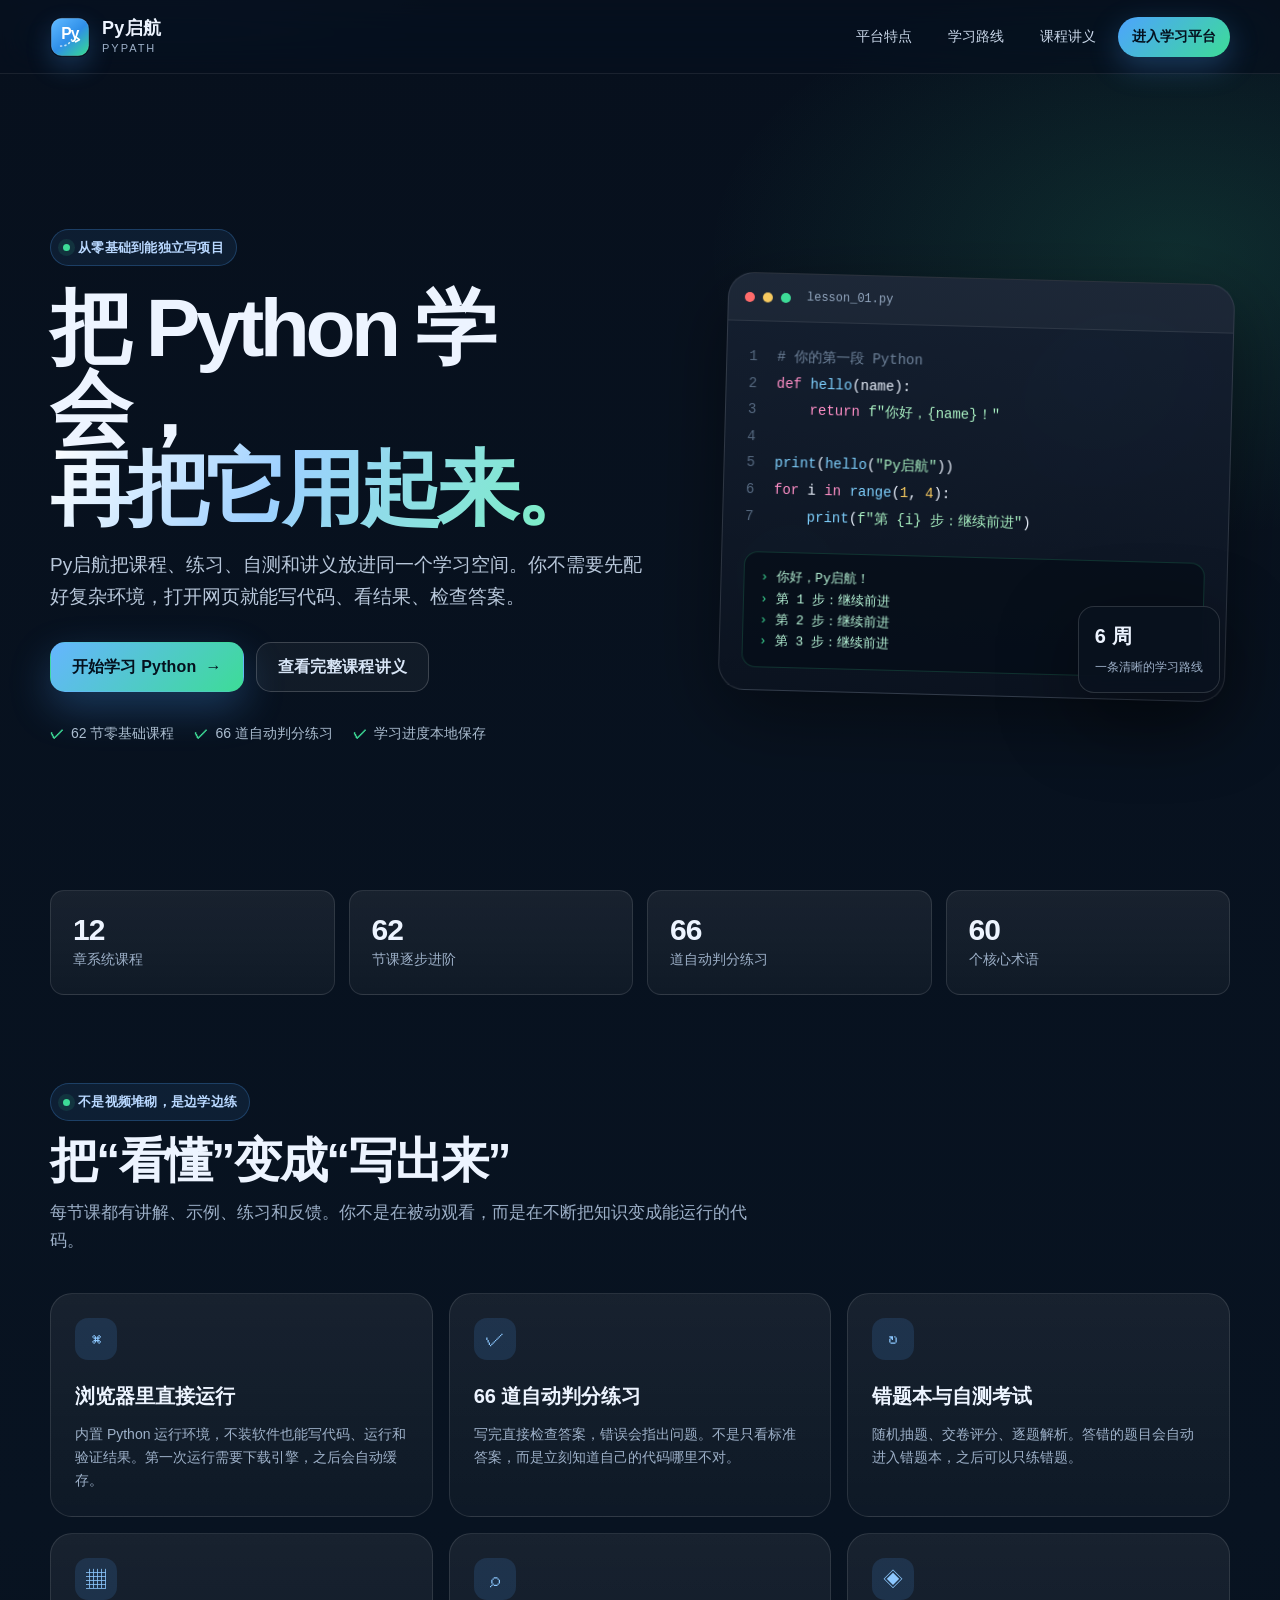
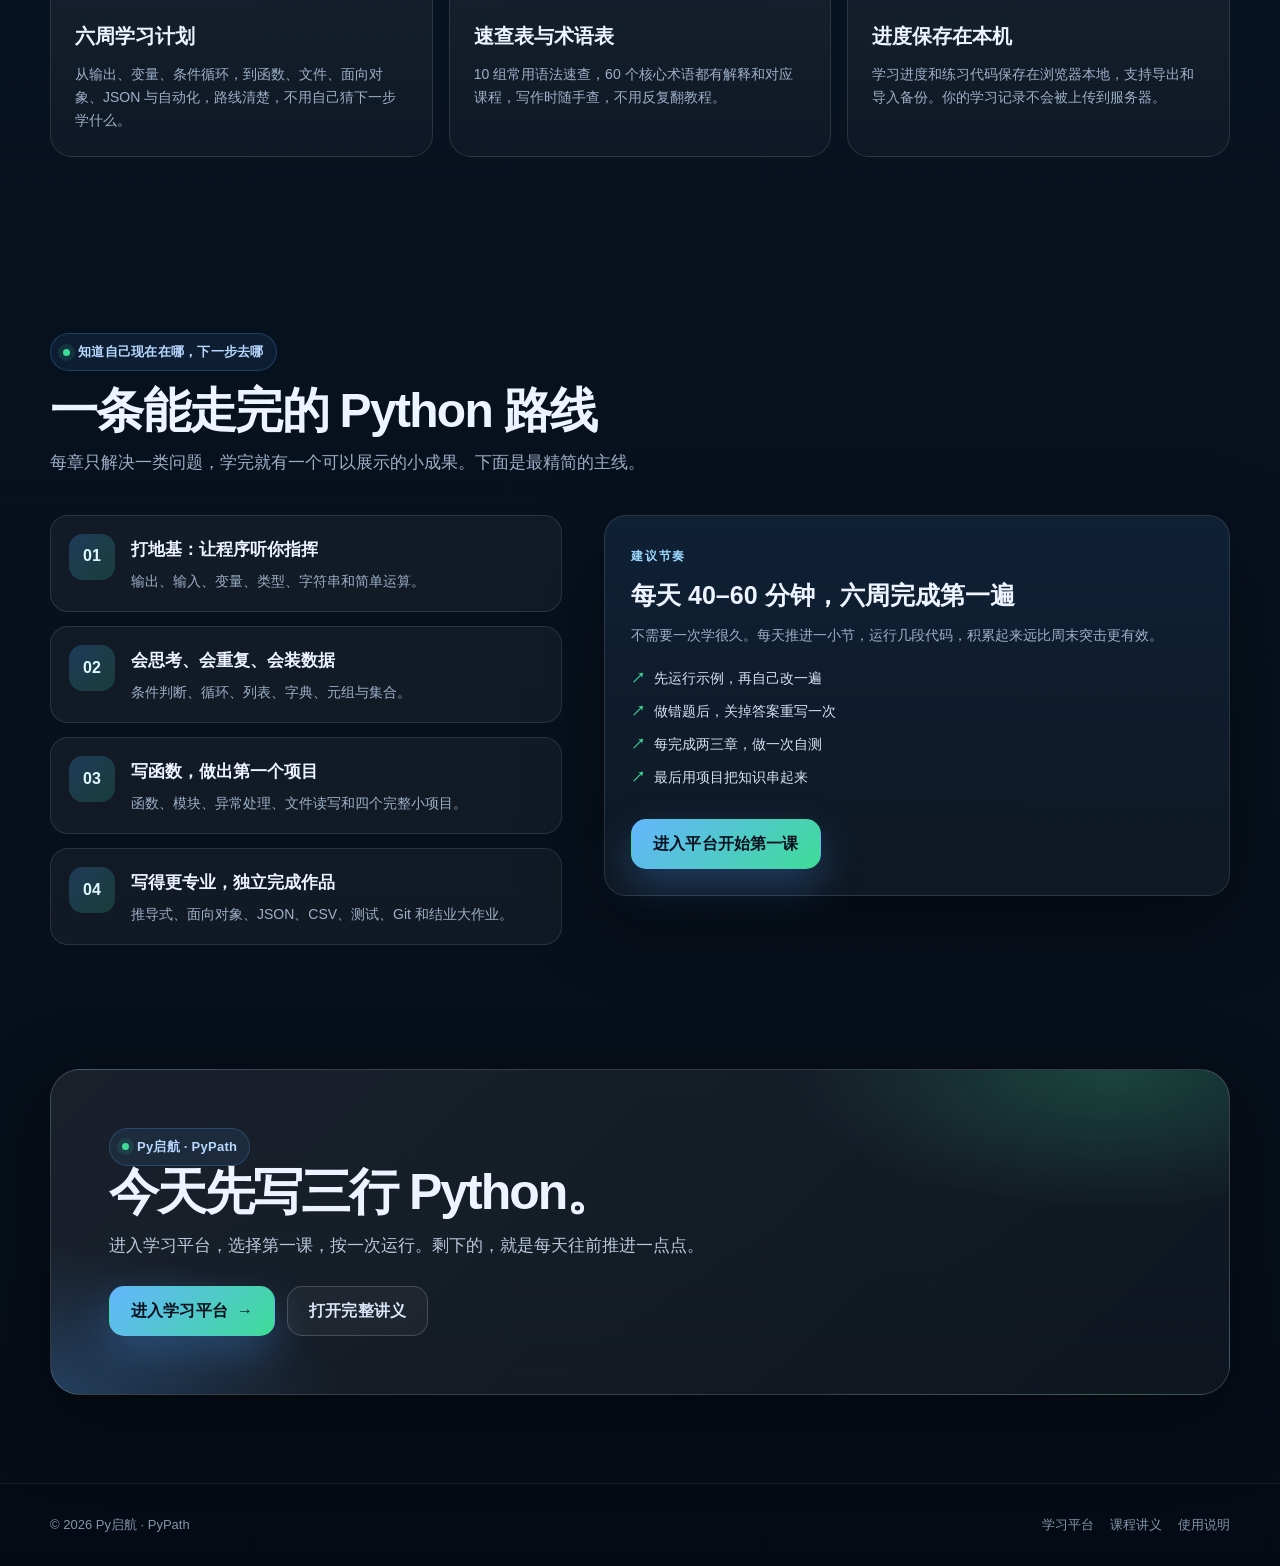
==== index.html @ 4814b4cf "Initial Py启航 PyPath learning site" ====
<!doctype html>
<html lang="zh-CN">
<head>
  <meta charset="utf-8">
  <meta name="viewport" content="width=device-width, initial-scale=1">
  <title>Py启航 · Python 零基础学习平台</title>
  <meta name="description" content="Py启航是一套面向零基础的 Python 学习网站：62 节课、66 道自动判分练习、自测考试、错题本与课程讲义，浏览器里就能边学边练。">
  <meta name="theme-color" content="#07101d">
  <link rel="icon" type="image/x-icon" href="assets/img/favicon.ico">
  <link rel="apple-touch-icon" href="assets/img/platform-icon.png">
  <link rel="manifest" href="site.webmanifest">
  <link rel="stylesheet" href="assets/css/site.css">
</head>
<body>
  <header class="site-header">
    <div class="header-inner">
      <a class="brand" href="index.html" aria-label="Py启航首页">
        <img src="assets/img/pyqihang-logo.svg" alt="Py启航 Logo">
        <span class="brand-text">
          <strong data-site-name>Py启航</strong>
          <small data-site-en>PyPath</small>
        </span>
      </a>
      <nav class="nav-links" aria-label="主导航">
        <a href="#features">平台特点</a>
        <a href="#path">学习路线</a>
        <a href="textbook.html">课程讲义</a>
        <a class="nav-cta" href="learn.html">进入学习平台</a>
      </nav>
    </div>
  </header>

  <main>
    <section class="hero">
      <div class="hero-copy">
        <span class="eyebrow">从零基础到能独立写项目</span>
        <h1>
          把 Python 学会，<br>
          <span class="gradient">再把它用起来。</span>
        </h1>
        <p class="lead">
          Py启航把课程、练习、自测和讲义放进同一个学习空间。你不需要先配好复杂环境，打开网页就能写代码、看结果、检查答案。
        </p>
        <div class="hero-actions">
          <a class="button primary" href="learn.html">开始学习 Python <span aria-hidden="true">→</span></a>
          <a class="button ghost" href="textbook.html">查看完整课程讲义</a>
        </div>
        <ul class="hero-points">
          <li>62 节零基础课程</li>
          <li>66 道自动判分练习</li>
          <li>学习进度本地保存</li>
        </ul>
      </div>

      <div class="hero-visual" aria-label="代码学习示例">
        <span class="orb one"></span>
        <span class="orb two"></span>
        <div class="code-window">
          <div class="window-bar">
            <span class="dot red"></span>
            <span class="dot yellow"></span>
            <span class="dot green"></span>
            <span class="window-title">lesson_01.py</span>
          </div>
          <div class="code-body">
            <div class="code-line"><span class="line-no">1</span><span class="tok-com"># 你的第一段 Python</span></div>
            <div class="code-line"><span class="line-no">2</span><span class="tok-kw">def</span> <span class="tok-fn">hello</span>(name):</div>
            <div class="code-line"><span class="line-no">3</span>&nbsp;&nbsp;&nbsp;&nbsp;<span class="tok-kw">return</span> <span class="tok-str">f"你好，{name}！"</span></div>
            <div class="code-line"><span class="line-no">4</span></div>
            <div class="code-line"><span class="line-no">5</span><span class="tok-fn">print</span>(<span class="tok-fn">hello</span>(<span class="tok-str">"Py启航"</span>))</div>
            <div class="code-line"><span class="line-no">6</span><span class="tok-kw">for</span> i <span class="tok-kw">in</span> <span class="tok-fn">range</span>(<span class="tok-num">1</span>, <span class="tok-num">4</span>):</div>
            <div class="code-line"><span class="line-no">7</span>&nbsp;&nbsp;&nbsp;&nbsp;<span class="tok-fn">print</span>(<span class="tok-str">f"第 {i} 步：继续前进"</span>)</div>
          </div>
          <div class="console">
            <div><span class="prompt">›</span> 你好，Py启航！</div>
            <div><span class="prompt">›</span> 第 1 步：继续前进</div>
            <div><span class="prompt">›</span> 第 2 步：继续前进</div>
            <div><span class="prompt">›</span> 第 3 步：继续前进</div>
          </div>
        </div>
        <div class="floating-badge">
          <strong>6 周</strong>
          <span>一条清晰的学习路线</span>
        </div>
      </div>
    </section>

    <section class="stats reveal" aria-label="平台数据">
      <div class="stat-card"><strong>12</strong><span>章系统课程</span></div>
      <div class="stat-card"><strong>62</strong><span>节课逐步进阶</span></div>
      <div class="stat-card"><strong>66</strong><span>道自动判分练习</span></div>
      <div class="stat-card"><strong>60</strong><span>个核心术语</span></div>
    </section>

    <section class="section" id="features">
      <div class="section-head reveal">
        <span class="eyebrow">不是视频堆砌，是边学边练</span>
        <h2>把“看懂”变成“写出来”</h2>
        <p>每节课都有讲解、示例、练习和反馈。你不是在被动观看，而是在不断把知识变成能运行的代码。</p>
      </div>

      <div class="feature-grid">
        <article class="feature-card reveal">
          <div class="feature-icon">⌘</div>
          <h3>浏览器里直接运行</h3>
          <p>内置 Python 运行环境，不装软件也能写代码、运行和验证结果。第一次运行需要下载引擎，之后会自动缓存。</p>
        </article>
        <article class="feature-card reveal">
          <div class="feature-icon">✓</div>
          <h3>66 道自动判分练习</h3>
          <p>写完直接检查答案，错误会指出问题。不是只看标准答案，而是立刻知道自己的代码哪里不对。</p>
        </article>
        <article class="feature-card reveal">
          <div class="feature-icon">↻</div>
          <h3>错题本与自测考试</h3>
          <p>随机抽题、交卷评分、逐题解析。答错的题目会自动进入错题本，之后可以只练错题。</p>
        </article>
        <article class="feature-card reveal">
          <div class="feature-icon">▦</div>
          <h3>六周学习计划</h3>
          <p>从输出、变量、条件循环，到函数、文件、面向对象、JSON 与自动化，路线清楚，不用自己猜下一步学什么。</p>
        </article>
        <article class="feature-card reveal">
          <div class="feature-icon">⌕</div>
          <h3>速查表与术语表</h3>
          <p>10 组常用语法速查，60 个核心术语都有解释和对应课程，写作时随手查，不用反复翻教程。</p>
        </article>
        <article class="feature-card reveal">
          <div class="feature-icon">◈</div>
          <h3>进度保存在本机</h3>
          <p>学习进度和练习代码保存在浏览器本地，支持导出和导入备份。你的学习记录不会被上传到服务器。</p>
        </article>
      </div>
    </section>

    <section class="section" id="path">
      <div class="section-head reveal">
        <span class="eyebrow">知道自己现在在哪，下一步去哪</span>
        <h2>一条能走完的 Python 路线</h2>
        <p>每章只解决一类问题，学完就有一个可以展示的小成果。下面是最精简的主线。</p>
      </div>

      <div class="path-wrap">
        <div class="path-list">
          <article class="path-item reveal">
            <span class="index">01</span>
            <div><h3>打地基：让程序听你指挥</h3><p>输出、输入、变量、类型、字符串和简单运算。</p></div>
          </article>
          <article class="path-item reveal">
            <span class="index">02</span>
            <div><h3>会思考、会重复、会装数据</h3><p>条件判断、循环、列表、字典、元组与集合。</p></div>
          </article>
          <article class="path-item reveal">
            <span class="index">03</span>
            <div><h3>写函数，做出第一个项目</h3><p>函数、模块、异常处理、文件读写和四个完整小项目。</p></div>
          </article>
          <article class="path-item reveal">
            <span class="index">04</span>
            <div><h3>写得更专业，独立完成作品</h3><p>推导式、面向对象、JSON、CSV、测试、Git 和结业大作业。</p></div>
          </article>
        </div>

        <aside class="path-aside reveal">
          <span class="mini-label">建议节奏</span>
          <h3>每天 40–60 分钟，六周完成第一遍</h3>
          <p>不需要一次学很久。每天推进一小节，运行几段代码，积累起来远比周末突击更有效。</p>
          <ul>
            <li>先运行示例，再自己改一遍</li>
            <li>做错题后，关掉答案重写一次</li>
            <li>每完成两三章，做一次自测</li>
            <li>最后用项目把知识串起来</li>
          </ul>
          <div class="hero-actions">
            <a class="button primary" href="learn.html">进入平台开始第一课</a>
          </div>
        </aside>
      </div>
    </section>

    <section class="section section-tight">
      <div class="cta-panel reveal">
        <span class="eyebrow">Py启航 · PyPath</span>
        <h2>今天先写三行 Python。</h2>
        <p>进入学习平台，选择第一课，按一次运行。剩下的，就是每天往前推进一点点。</p>
        <div class="cta-actions">
          <a class="button primary" href="learn.html">进入学习平台 <span aria-hidden="true">→</span></a>
          <a class="button ghost" href="textbook.html">打开完整讲义</a>
        </div>
      </div>
    </section>
  </main>

  <footer class="site-footer">
    <div class="footer-inner">
      <span>© <span data-current-year>2026</span> Py启航 · PyPath</span>
      <nav class="footer-links" aria-label="页脚导航">
        <a href="learn.html">学习平台</a>
        <a href="textbook.html">课程讲义</a>
        <a href="platform/原平台说明.txt">使用说明</a>
      </nav>
    </div>
  </footer>

  <script src="assets/js/site.js"></script>
</body>
</html>
---- assets/css/site.css ----
:root {
  --bg: #07101d;
  --bg-2: #0b1728;
  --panel: rgba(255, 255, 255, 0.055);
  --panel-strong: rgba(255, 255, 255, 0.085);
  --text: #edf4ff;
  --muted: #9db0c8;
  --border: rgba(255, 255, 255, 0.11);
  --border-strong: rgba(255, 255, 255, 0.18);
  --accent: #4da3ff;
  --accent-2: #3ddc97;
  --accent-3: #f6c95f;
  --danger: #ff7a7a;
  --shadow: 0 24px 80px rgba(0, 0, 0, 0.42);
  --radius: 22px;
  --radius-sm: 14px;
  --header-h: 74px;
  --max: 1180px;
}

* { box-sizing: border-box; }
html { scroll-behavior: smooth; }
body {
  margin: 0;
  min-height: 100vh;
  color: var(--text);
  background:
    radial-gradient(900px 520px at 12% -8%, rgba(77, 163, 255, 0.22), transparent 60%),
    radial-gradient(760px 460px at 92% 8%, rgba(61, 220, 151, 0.14), transparent 62%),
    linear-gradient(180deg, var(--bg) 0%, #081321 48%, #060d17 100%);
  font-family: -apple-system, BlinkMacSystemFont, "Segoe UI", "Microsoft YaHei", "PingFang SC", sans-serif;
  line-height: 1.65;
  -webkit-font-smoothing: antialiased;
  text-rendering: optimizeLegibility;
}

a { color: inherit; text-decoration: none; }
img { display: block; max-width: 100%; }
button, input { font: inherit; }
::selection { background: rgba(77, 163, 255, 0.35); color: #fff; }

.site-header {
  position: sticky;
  top: 0;
  z-index: 50;
  height: var(--header-h);
  border-bottom: 1px solid rgba(255, 255, 255, 0.08);
  background: rgba(7, 16, 29, 0.76);
  backdrop-filter: blur(18px) saturate(140%);
  -webkit-backdrop-filter: blur(18px) saturate(140%);
}

.header-inner {
  width: min(var(--max), calc(100% - 40px));
  height: 100%;
  margin: 0 auto;
  display: flex;
  align-items: center;
  justify-content: space-between;
  gap: 24px;
}

.brand {
  display: inline-flex;
  align-items: center;
  gap: 12px;
  min-width: 0;
}
.brand img { width: 40px; height: 40px; border-radius: 12px; box-shadow: 0 10px 24px rgba(77, 163, 255, 0.22); }
.brand-text { display: flex; flex-direction: column; line-height: 1.1; }
.brand-text strong { font-size: 18px; letter-spacing: 0.02em; }
.brand-text small { color: var(--muted); font-size: 11px; letter-spacing: 0.18em; text-transform: uppercase; margin-top: 3px; }

.nav-links { display: flex; align-items: center; gap: 8px; }
.nav-links a {
  display: inline-flex;
  align-items: center;
  min-height: 40px;
  padding: 0 14px;
  border-radius: 999px;
  color: #c8d6e8;
  font-size: 14px;
  transition: 160ms ease;
}
.nav-links a:hover { color: #fff; background: rgba(255, 255, 255, 0.08); }
.nav-links a.nav-cta {
  color: #04111e;
  background: linear-gradient(135deg, var(--accent), var(--accent-2));
  font-weight: 700;
  box-shadow: 0 10px 30px rgba(77, 163, 255, 0.28);
}
.nav-links a.nav-cta:hover { color: #04111e; filter: brightness(1.06); transform: translateY(-1px); }

.section {
  width: min(var(--max), calc(100% - 40px));
  margin: 0 auto;
  padding: 88px 0;
}
.section-tight { padding-top: 36px; }

.eyebrow {
  display: inline-flex;
  align-items: center;
  gap: 8px;
  padding: 7px 12px;
  border: 1px solid rgba(77, 163, 255, 0.25);
  border-radius: 999px;
  background: rgba(77, 163, 255, 0.09);
  color: #b9d8ff;
  font-size: 13px;
  font-weight: 650;
  letter-spacing: 0.02em;
}
.eyebrow::before {
  content: "";
  width: 7px;
  height: 7px;
  border-radius: 50%;
  background: var(--accent-2);
  box-shadow: 0 0 0 5px rgba(61, 220, 151, 0.11);
}

.hero {
  width: min(var(--max), calc(100% - 40px));
  margin: 0 auto;
  min-height: calc(100vh - var(--header-h));
  padding: clamp(48px, 8vh, 96px) 0 72px;
  display: grid;
  grid-template-columns: minmax(0, 1.08fr) minmax(360px, 0.92fr);
  align-items: center;
  gap: clamp(38px, 6vw, 82px);
}

.hero-copy h1 {
  margin: 22px 0 20px;
  font-size: clamp(42px, 6.8vw, 82px);
  line-height: 0.98;
  letter-spacing: -0.055em;
}
.hero-copy h1 .gradient {
  background: linear-gradient(120deg, #fff 0%, #9dd0ff 42%, #77f2be 100%);
  -webkit-background-clip: text;
  background-clip: text;
  color: transparent;
}
.hero-copy p.lead {
  max-width: 660px;
  margin: 0;
  color: #b8c7da;
  font-size: clamp(16px, 1.6vw, 19px);
}
.hero-actions { display: flex; flex-wrap: wrap; gap: 12px; margin-top: 30px; }

.button {
  display: inline-flex;
  align-items: center;
  justify-content: center;
  gap: 9px;
  min-height: 50px;
  padding: 0 21px;
  border: 1px solid transparent;
  border-radius: 15px;
  font-weight: 760;
  letter-spacing: 0.01em;
  transition: 180ms ease;
  cursor: pointer;
}
.button.primary {
  color: #04111e;
  background: linear-gradient(135deg, #65b5ff, #3ddc97);
  box-shadow: 0 16px 40px rgba(77, 163, 255, 0.28);
}
.button.primary:hover { transform: translateY(-2px); filter: brightness(1.05); }
.button.ghost {
  color: #d8e5f6;
  border-color: var(--border-strong);
  background: rgba(255, 255, 255, 0.045);
}
.button.ghost:hover { background: rgba(255, 255, 255, 0.085); transform: translateY(-2px); }
.button.small { min-height: 40px; padding: 0 14px; border-radius: 12px; font-size: 13px; }

.hero-points {
  display: flex;
  flex-wrap: wrap;
  gap: 14px 20px;
  margin: 30px 0 0;
  padding: 0;
  list-style: none;
  color: #aabccf;
  font-size: 14px;
}
.hero-points li { display: inline-flex; align-items: center; gap: 7px; }
.hero-points li::before { content: "✓"; color: var(--accent-2); font-weight: 800; }

.hero-visual { position: relative; min-height: 480px; display: grid; place-items: center; }
.orb {
  position: absolute;
  border-radius: 50%;
  filter: blur(2px);
  opacity: 0.8;
  animation: float 7s ease-in-out infinite;
}
.orb.one { width: 210px; height: 210px; top: 14%; right: 0; background: radial-gradient(circle at 35% 30%, rgba(77,163,255,.5), rgba(77,163,255,.06) 62%, transparent 70%); }
.orb.two { width: 160px; height: 160px; bottom: 10%; left: 0; background: radial-gradient(circle at 40% 35%, rgba(61,220,151,.44), rgba(61,220,151,.05) 62%, transparent 70%); animation-delay: -2.4s; }

.code-window {
  position: relative;
  z-index: 2;
  width: min(100%, 520px);
  border: 1px solid rgba(255, 255, 255, 0.13);
  border-radius: 26px;
  overflow: hidden;
  background: linear-gradient(180deg, rgba(20, 31, 48, 0.98), rgba(10, 18, 31, 0.98));
  box-shadow: var(--shadow);
  transform: rotate(1.5deg);
}
.window-bar { display: flex; align-items: center; gap: 8px; height: 48px; padding: 0 16px; border-bottom: 1px solid rgba(255,255,255,.08); background: rgba(255,255,255,.035); }
.dot { width: 10px; height: 10px; border-radius: 50%; }
.dot.red { background: #ff6b6b; } .dot.yellow { background: #f6c95f; } .dot.green { background: #3ddc97; }
.window-title { margin-left: 8px; color: #91a5bd; font-size: 12px; font-family: "Cascadia Code", Consolas, monospace; }
.code-body { padding: 22px; font-family: "Cascadia Code", Consolas, "Courier New", monospace; font-size: 14px; line-height: 1.9; overflow: hidden; }
.code-line { white-space: nowrap; }
.line-no { display: inline-block; width: 28px; color: #54677e; user-select: none; }
.tok-kw { color: #ff8fc7; } .tok-fn { color: #7fd1ff; } .tok-str { color: #a9f0c2; } .tok-num { color: #f6c95f; } .tok-com { color: #6f839b; }
.console {
  margin: 0 22px 22px;
  padding: 14px 16px;
  border: 1px solid rgba(61, 220, 151, 0.18);
  border-radius: 14px;
  background: rgba(4, 13, 23, 0.75);
  color: #b8f5d8;
  font-family: "Cascadia Code", Consolas, monospace;
  font-size: 13px;
}
.console .prompt { color: var(--accent-2); }
.floating-badge {
  position: absolute;
  right: 2%;
  bottom: 7%;
  z-index: 3;
  padding: 13px 16px;
  border: 1px solid rgba(255,255,255,.14);
  border-radius: 16px;
  background: rgba(9, 18, 31, 0.9);
  box-shadow: var(--shadow);
  backdrop-filter: blur(12px);
}
.floating-badge strong { display: block; font-size: 20px; }
.floating-badge span { color: var(--muted); font-size: 12px; }

.stats {
  width: min(var(--max), calc(100% - 40px));
  margin: -10px auto 0;
  display: grid;
  grid-template-columns: repeat(4, 1fr);
  gap: 14px;
}
.stat-card {
  padding: 22px;
  border: 1px solid var(--border);
  border-radius: var(--radius-sm);
  background: linear-gradient(180deg, rgba(255,255,255,.07), rgba(255,255,255,.035));
}
.stat-card strong { display: block; font-size: 30px; line-height: 1.1; letter-spacing: -0.03em; }
.stat-card span { color: var(--muted); font-size: 14px; }

.section-head { max-width: 720px; margin-bottom: 38px; }
.section-head h2 { margin: 14px 0 12px; font-size: clamp(30px, 4vw, 48px); line-height: 1.08; letter-spacing: -0.035em; }
.section-head p { margin: 0; color: var(--muted); font-size: 17px; }

.feature-grid { display: grid; grid-template-columns: repeat(3, 1fr); gap: 16px; }
.feature-card {
  position: relative;
  min-height: 210px;
  padding: 24px;
  border: 1px solid var(--border);
  border-radius: var(--radius);
  background: linear-gradient(180deg, rgba(255,255,255,.065), rgba(255,255,255,.028));
  overflow: hidden;
  transition: 180ms ease;
}
.feature-card:hover { transform: translateY(-4px); border-color: rgba(77,163,255,.32); background: linear-gradient(180deg, rgba(77,163,255,.11), rgba(255,255,255,.03)); }
.feature-icon { width: 42px; height: 42px; display: grid; place-items: center; border-radius: 13px; background: rgba(77,163,255,.14); color: #8dc8ff; font-size: 20px; margin-bottom: 20px; }
.feature-card h3 { margin: 0 0 10px; font-size: 20px; }
.feature-card p { margin: 0; color: var(--muted); font-size: 14px; }

.path-wrap { display: grid; grid-template-columns: 0.9fr 1.1fr; gap: 42px; align-items: start; }
.path-list { display: grid; gap: 14px; }
.path-item { display: grid; grid-template-columns: 46px 1fr; gap: 16px; align-items: start; padding: 18px; border: 1px solid var(--border); border-radius: 18px; background: rgba(255,255,255,.045); }
.path-item .index { width: 46px; height: 46px; display: grid; place-items: center; border-radius: 14px; background: linear-gradient(135deg, rgba(77,163,255,.24), rgba(61,220,151,.18)); color: #dff7ff; font-weight: 800; }
.path-item h3 { margin: 2px 0 6px; font-size: 17px; }
.path-item p { margin: 0; color: var(--muted); font-size: 14px; }
.path-aside { position: sticky; top: calc(var(--header-h) + 24px); padding: 26px; border: 1px solid var(--border); border-radius: var(--radius); background: linear-gradient(180deg, rgba(77,163,255,.11), rgba(255,255,255,.035)); box-shadow: var(--shadow); }
.path-aside .mini-label { color: #9dd8ff; font-size: 12px; font-weight: 750; letter-spacing: .15em; text-transform: uppercase; }
.path-aside h3 { margin: 12px 0 10px; font-size: 25px; line-height: 1.2; }
.path-aside p { color: var(--muted); font-size: 14px; }
.path-aside ul { margin: 20px 0 0; padding: 0; list-style: none; display: grid; gap: 10px; }
.path-aside li { display: flex; gap: 9px; color: #d7e3f4; font-size: 14px; }
.path-aside li::before { content: "↗"; color: var(--accent-2); font-weight: 800; }

.cta-panel {
  position: relative;
  overflow: hidden;
  padding: clamp(34px, 6vw, 58px);
  border: 1px solid rgba(255,255,255,.15);
  border-radius: 30px;
  background:
    radial-gradient(500px 220px at 90% 0%, rgba(61,220,151,.22), transparent 65%),
    radial-gradient(460px 240px at 0% 100%, rgba(77,163,255,.25), transparent 62%),
    linear-gradient(135deg, rgba(255,255,255,.08), rgba(255,255,255,.035));
  box-shadow: var(--shadow);
}
.cta-panel h2 { margin: 0 0 14px; font-size: clamp(30px, 4vw, 50px); line-height: 1.05; letter-spacing: -0.04em; }
.cta-panel p { max-width: 680px; margin: 0 0 26px; color: #b9c9dc; font-size: 17px; }
.cta-actions { display: flex; flex-wrap: wrap; gap: 12px; }

.site-footer { border-top: 1px solid rgba(255,255,255,.08); background: rgba(4,10,18,.52); }
.footer-inner { width: min(var(--max), calc(100% - 40px)); margin: 0 auto; padding: 30px 0; display: flex; justify-content: space-between; gap: 22px; color: #8294aa; font-size: 13px; }
.footer-links { display: flex; flex-wrap: wrap; gap: 16px; }
.footer-links a:hover { color: #fff; }

.embed-page { overflow: hidden; }
.embed-page .site-header { height: var(--header-h); }
.embed-shell { height: calc(100dvh - var(--header-h)); background: #0d1117; }
.embed-shell iframe { display: block; width: 100%; height: 100%; border: 0; background: #0d1117; }
.embed-note { color: var(--muted); font-size: 13px; }

.reveal { opacity: 0; transform: translateY(18px); transition: opacity 520ms ease, transform 520ms ease; }
.reveal.is-visible { opacity: 1; transform: translateY(0); }

@keyframes float { 0%, 100% { transform: translateY(0); } 50% { transform: translateY(-14px); } }

@media (max-width: 980px) {
  .hero { grid-template-columns: 1fr; min-height: auto; padding-top: 56px; }
  .hero-visual { min-height: 420px; }
  .stats { grid-template-columns: repeat(2, 1fr); }
  .feature-grid { grid-template-columns: repeat(2, 1fr); }
  .path-wrap { grid-template-columns: 1fr; }
  .path-aside { position: static; }
}

@media (max-width: 680px) {
  :root { --header-h: 66px; }
  .header-inner { width: min(100% - 24px, var(--max)); }
  .brand img { width: 34px; height: 34px; border-radius: 10px; }
  .brand-text small { display: none; }
  .nav-links a:not(.nav-cta) { display: none; }
  .nav-links a.nav-cta { min-height: 36px; padding: 0 12px; font-size: 13px; }
  .section, .hero, .stats { width: min(100% - 24px, var(--max)); }
  .hero { padding-top: 42px; gap: 26px; }
  .hero-copy h1 { font-size: clamp(38px, 12vw, 58px); }
  .hero-actions .button { width: 100%; }
  .hero-visual { min-height: 380px; }
  .code-window { transform: none; }
  .code-body { padding: 16px; font-size: 12px; }
  .floating-badge { right: 0; bottom: 0; }
  .stats { grid-template-columns: 1fr 1fr; gap: 10px; }
  .stat-card { padding: 17px; }
  .stat-card strong { font-size: 25px; }
  .feature-grid { grid-template-columns: 1fr; }
  .footer-inner { flex-direction: column; }
}

@media (prefers-reduced-motion: reduce) {
  html { scroll-behavior: auto; }
  *, *::before, *::after { animation: none !important; transition: none !important; }
  .reveal { opacity: 1; transform: none; }
}
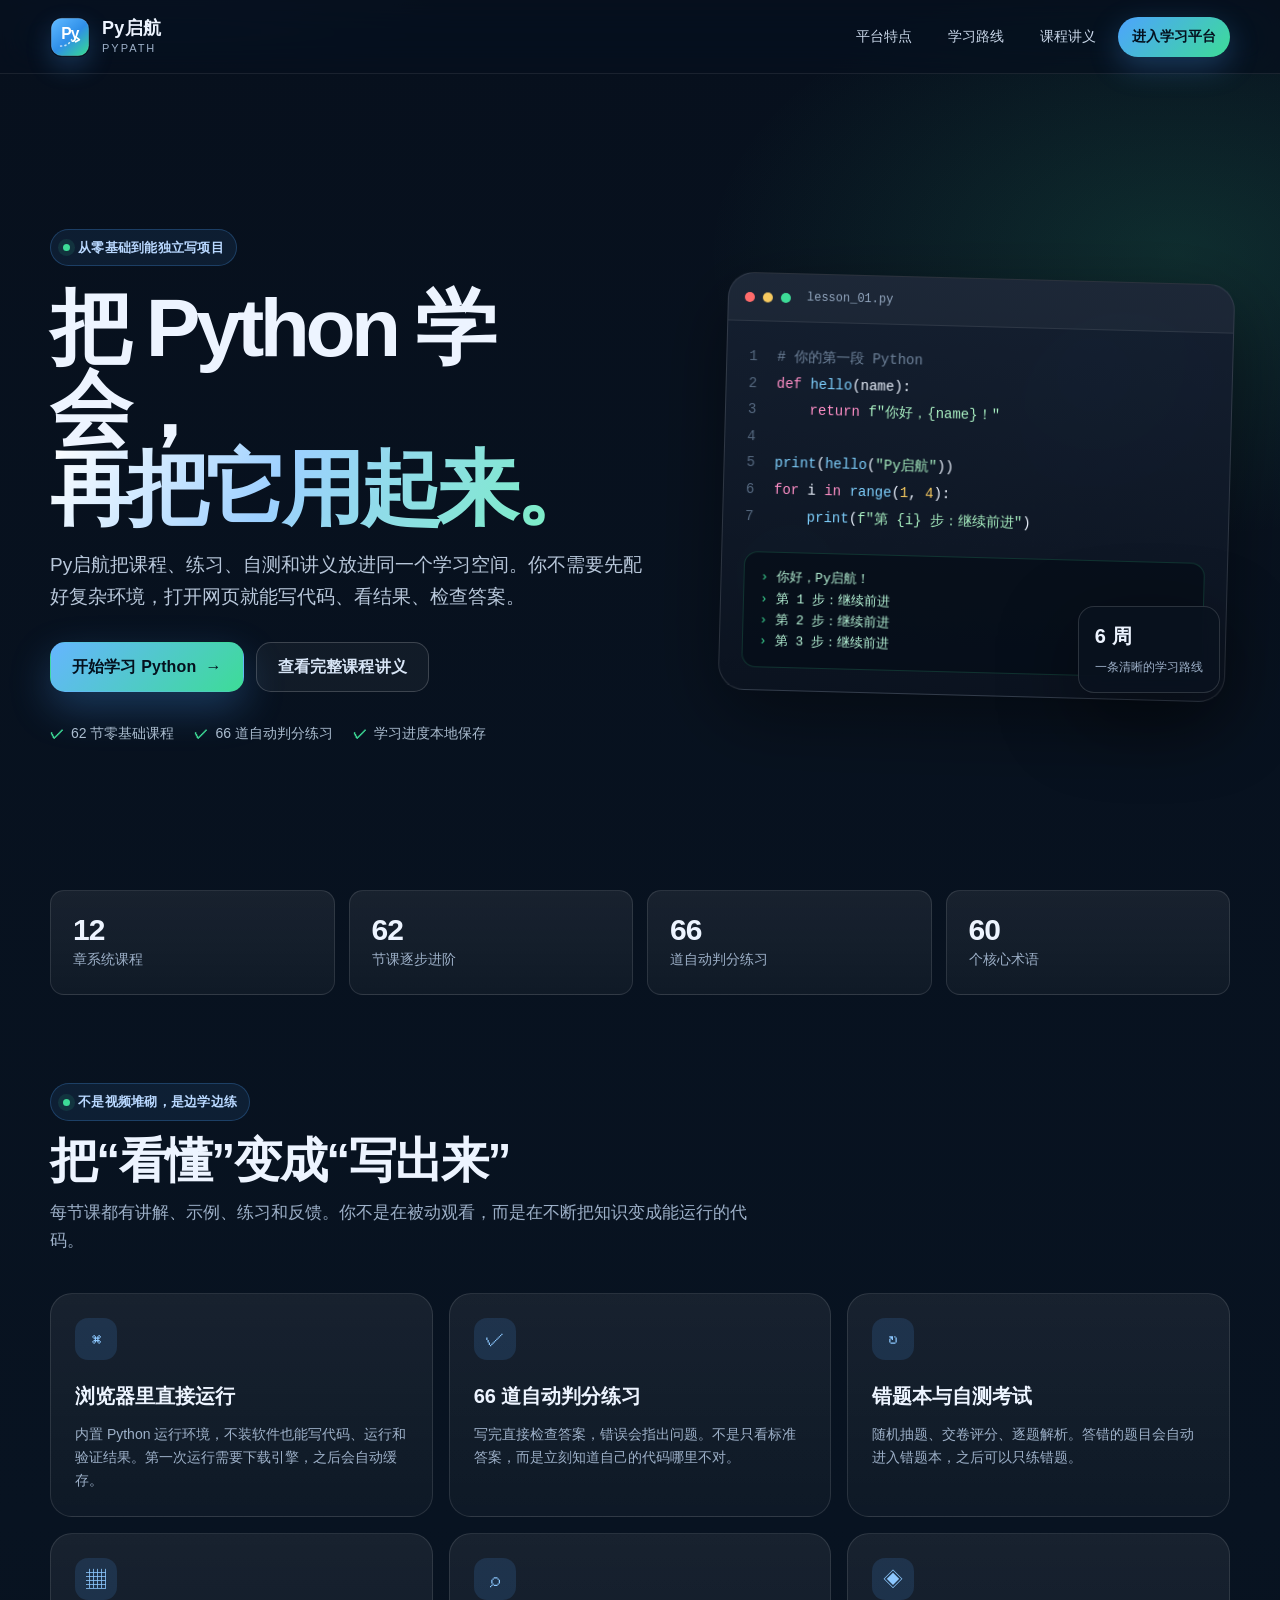
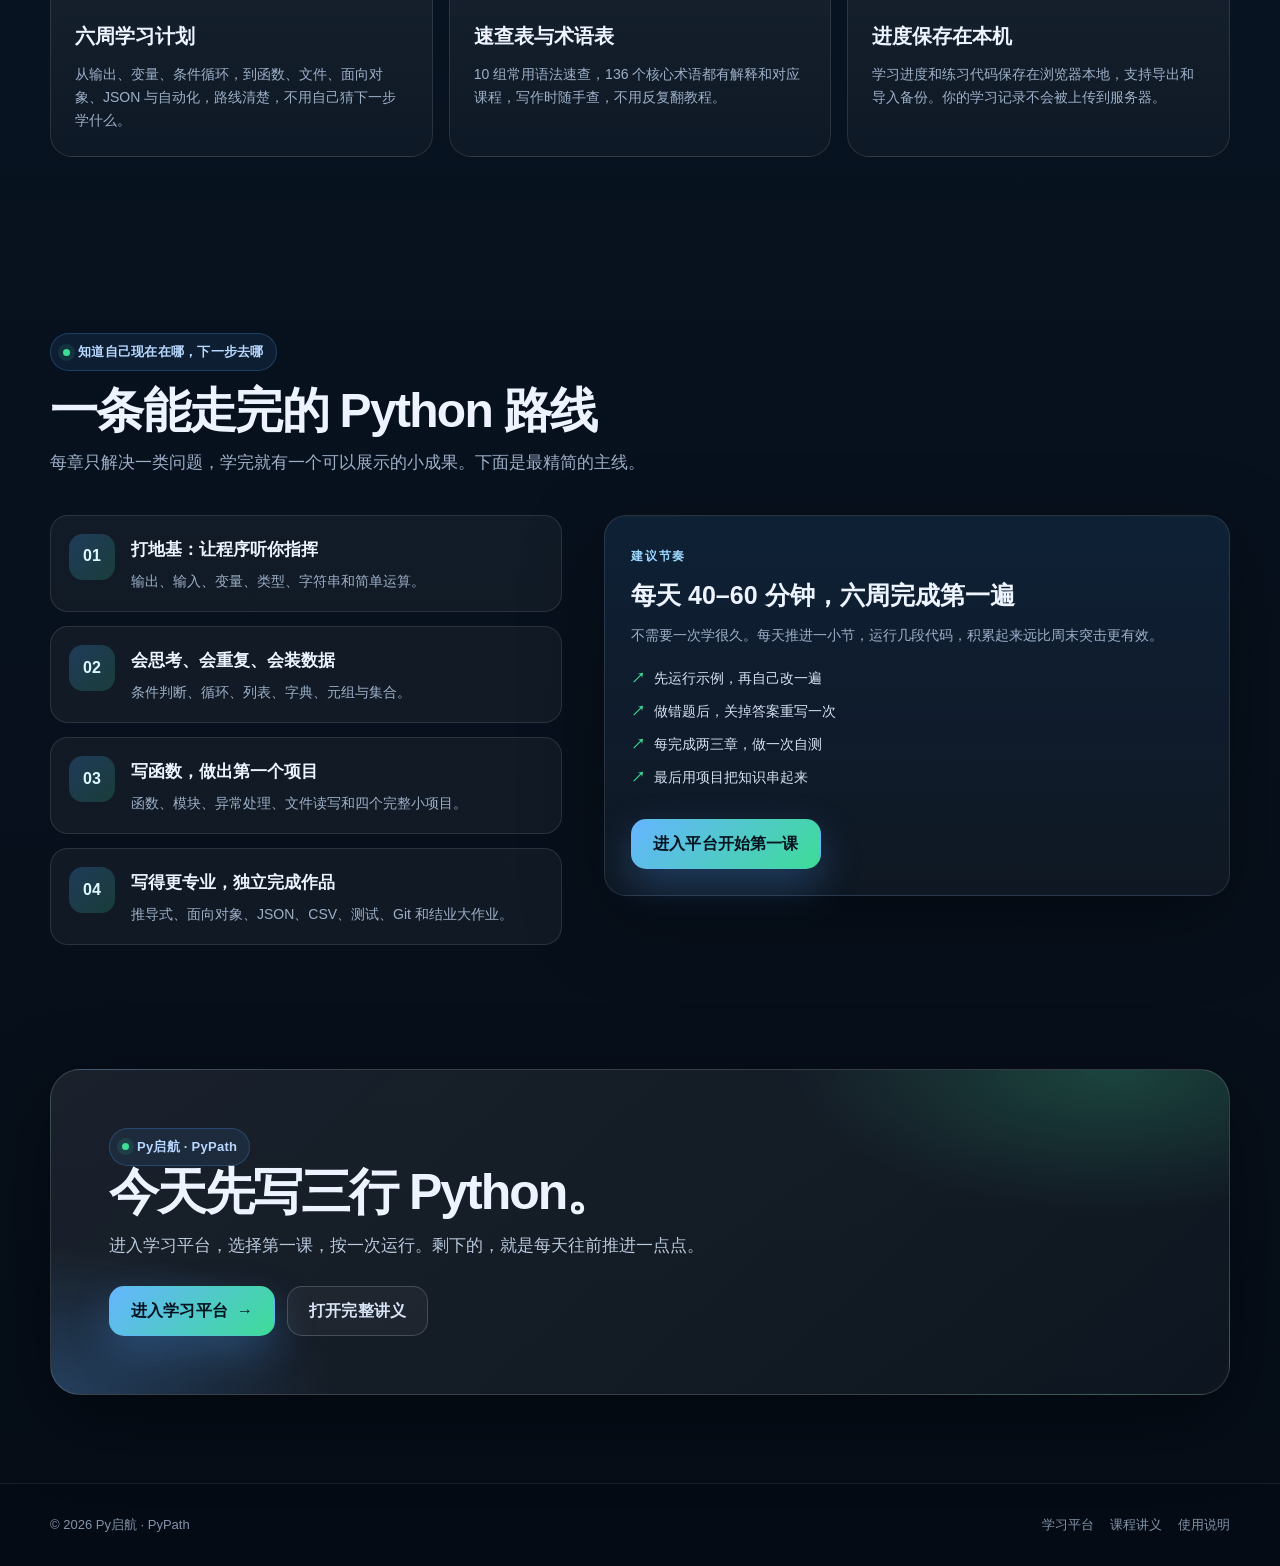
==== commit 3ae6f073: "Add inline term explanations and streamline lesson notes" ====
--- a/index.html
+++ b/index.html
@@ -123,7 +123,7 @@
         <article class="feature-card reveal">
           <div class="feature-icon">⌕</div>
           <h3>速查表与术语表</h3>
-          <p>10 组常用语法速查，60 个核心术语都有解释和对应课程，写作时随手查，不用反复翻教程。</p>
+          <p>10 组常用语法速查，136 个核心术语都有解释和对应课程，写作时随手查，不用反复翻教程。</p>
         </article>
         <article class="feature-card reveal">
           <div class="feature-icon">◈</div>
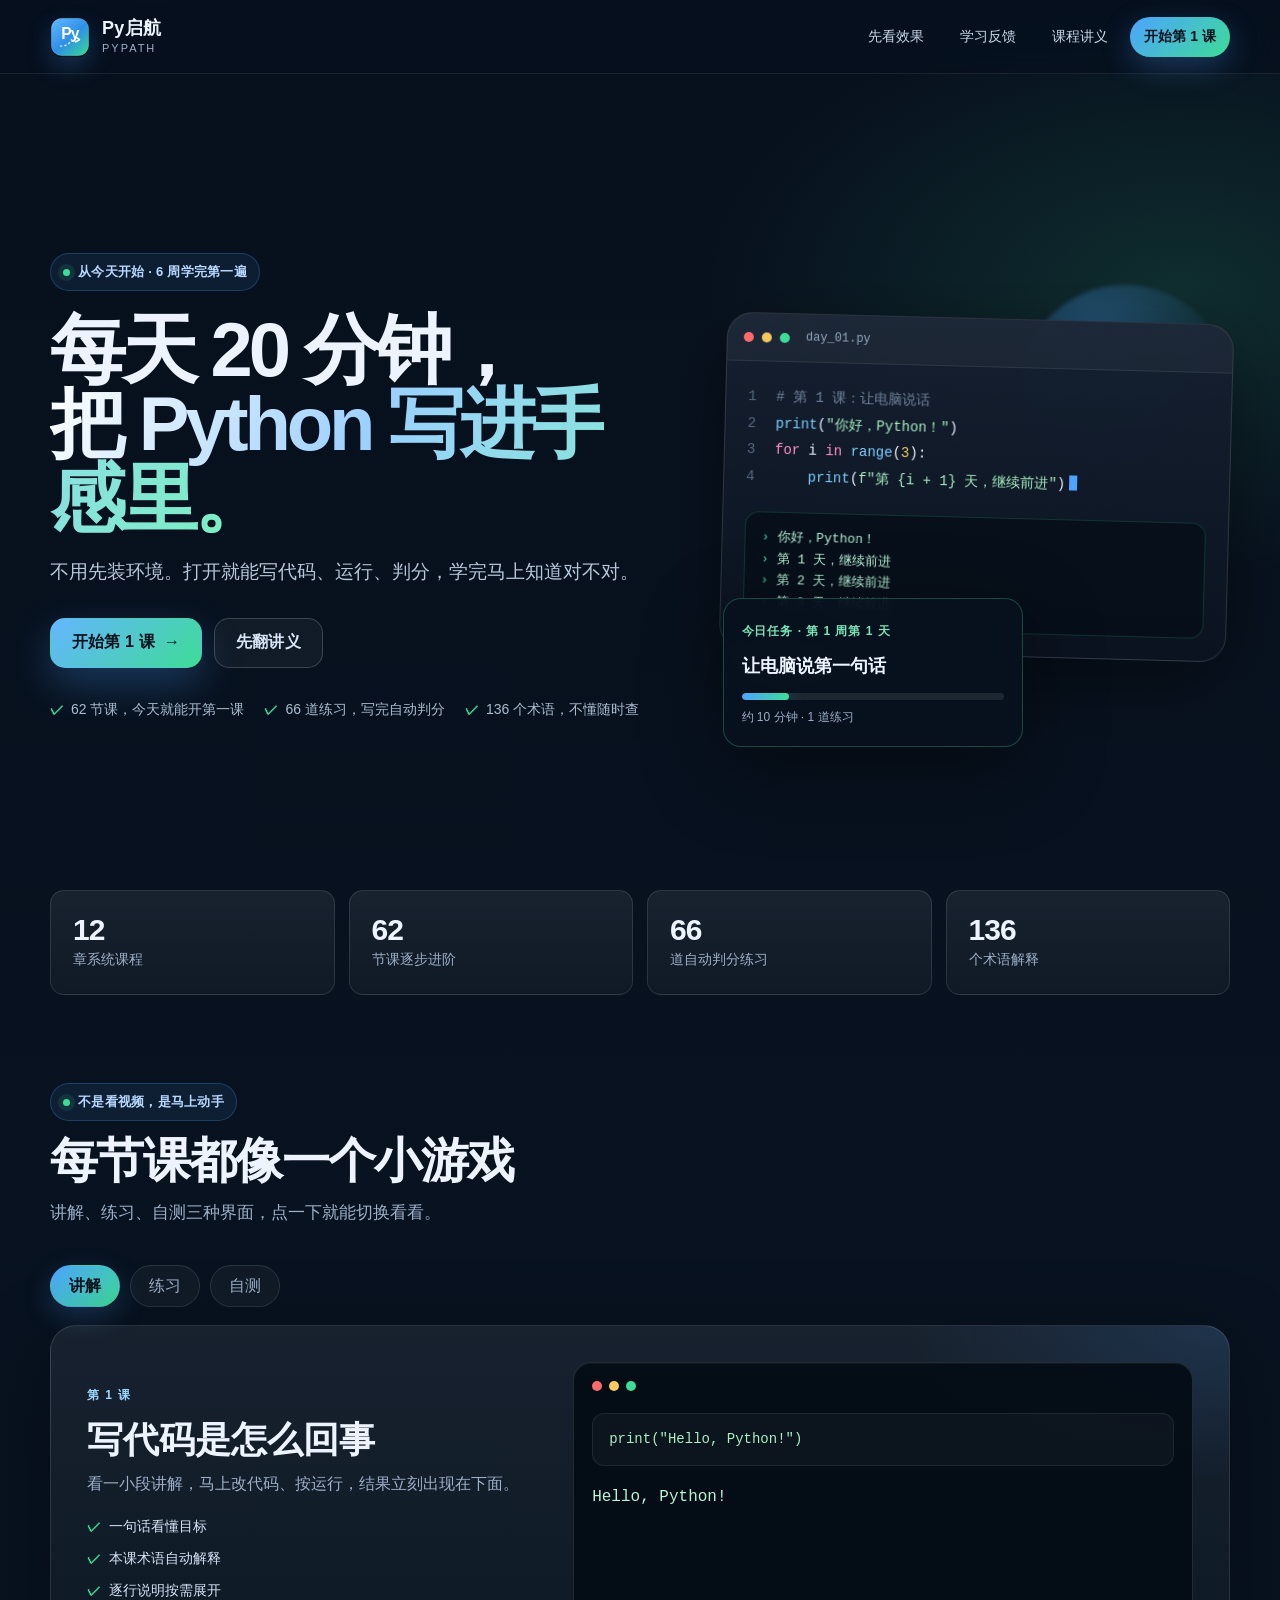
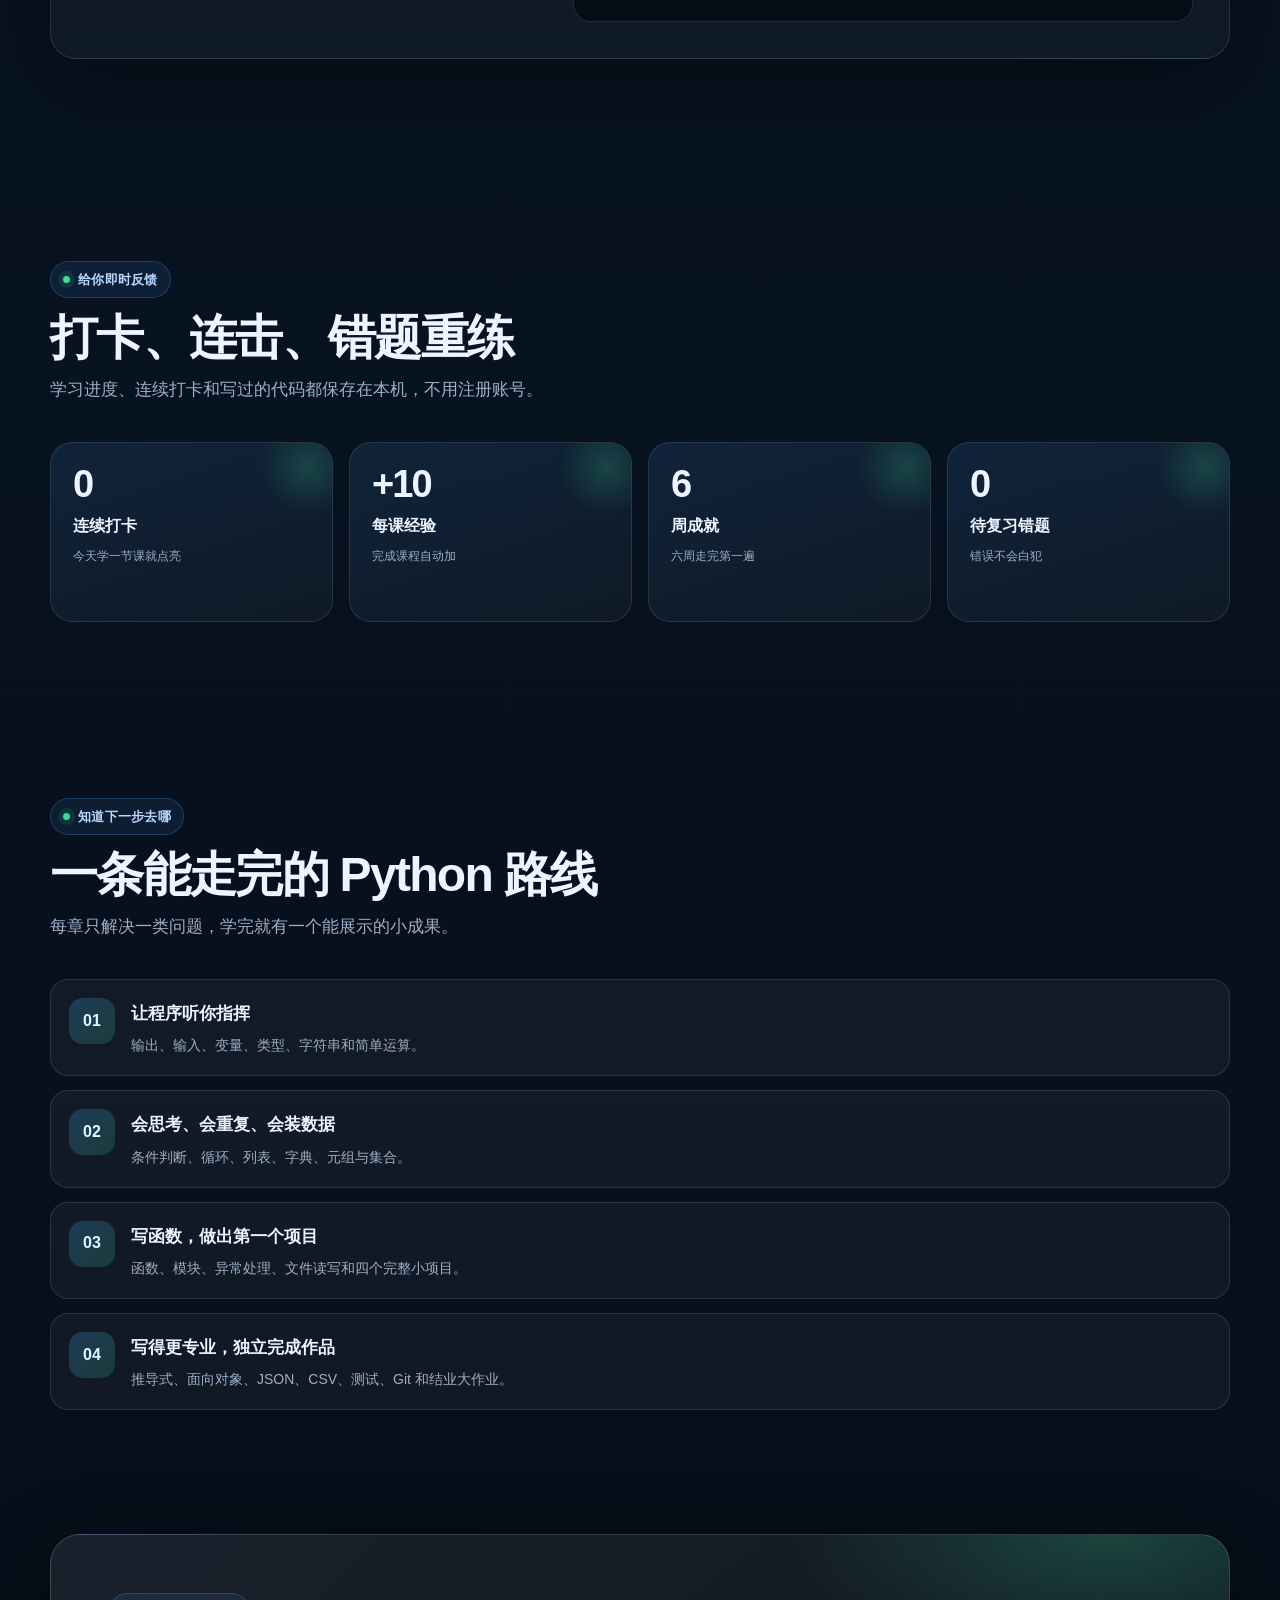
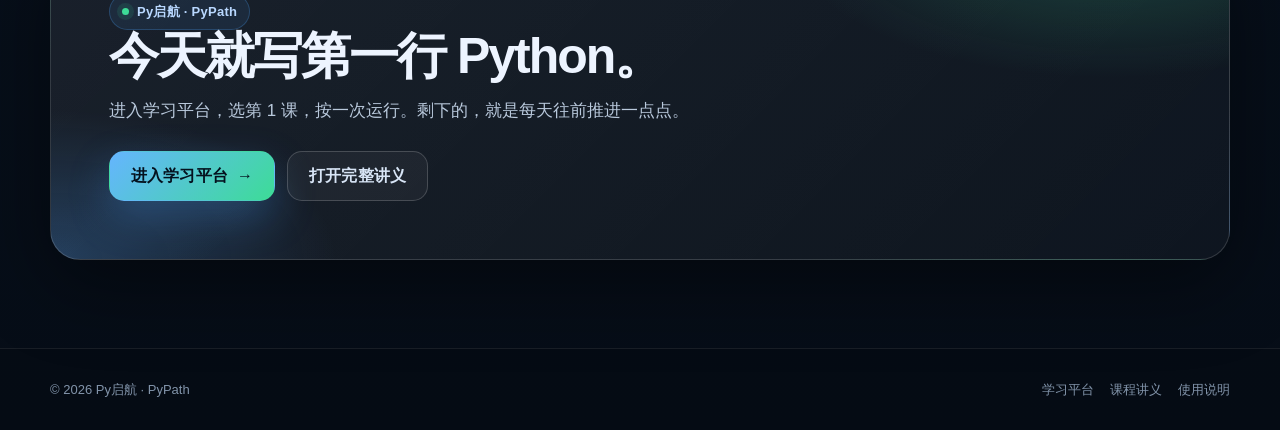
==== commit 402bf64a: "Redesign homepage with interactive preview and gamified feedback" ====
--- a/index.html
+++ b/index.html
@@ -4,7 +4,7 @@
   <meta charset="utf-8">
   <meta name="viewport" content="width=device-width, initial-scale=1">
   <title>Py启航 · Python 零基础学习平台</title>
-  <meta name="description" content="Py启航是一套面向零基础的 Python 学习网站：62 节课、66 道自动判分练习、自测考试、错题本与课程讲义，浏览器里就能边学边练。">
+  <meta name="description" content="从今天开始学 Python：62 节课、66 道自动判分练习、136 个术语解释，打开网页就能边学边跑。">
   <meta name="theme-color" content="#07101d">
   <link rel="icon" type="image/x-icon" href="assets/img/favicon.ico">
   <link rel="apple-touch-icon" href="assets/img/platform-icon.png">
@@ -22,37 +22,32 @@
         </span>
       </a>
       <nav class="nav-links" aria-label="主导航">
-        <a href="#features">平台特点</a>
-        <a href="#path">学习路线</a>
+        <a href="#preview">先看效果</a>
+        <a href="#game">学习反馈</a>
         <a href="textbook.html">课程讲义</a>
-        <a class="nav-cta" href="learn.html">进入学习平台</a>
+        <a class="nav-cta" href="learn.html">开始第 1 课</a>
       </nav>
     </div>
   </header>
 
   <main>
-    <section class="hero">
+    <section class="hero hero-v2">
       <div class="hero-copy">
-        <span class="eyebrow">从零基础到能独立写项目</span>
-        <h1>
-          把 Python 学会，<br>
-          <span class="gradient">再把它用起来。</span>
-        </h1>
-        <p class="lead">
-          Py启航把课程、练习、自测和讲义放进同一个学习空间。你不需要先配好复杂环境，打开网页就能写代码、看结果、检查答案。
-        </p>
+        <span class="eyebrow">从今天开始 · 6 周学完第一遍</span>
+        <h1>每天 20 分钟，<br><span class="gradient">把 Python 写进手感里。</span></h1>
+        <p class="lead">不用先装环境。打开就能写代码、运行、判分，学完马上知道对不对。</p>
         <div class="hero-actions">
-          <a class="button primary" href="learn.html">开始学习 Python <span aria-hidden="true">→</span></a>
-          <a class="button ghost" href="textbook.html">查看完整课程讲义</a>
+          <a class="button primary pulse" href="learn.html">开始第 1 课 <span aria-hidden="true">→</span></a>
+          <a class="button ghost" href="textbook.html">先翻讲义</a>
         </div>
         <ul class="hero-points">
-          <li>62 节零基础课程</li>
-          <li>66 道自动判分练习</li>
-          <li>学习进度本地保存</li>
+          <li>62 节课，今天就能开第一课</li>
+          <li>66 道练习，写完自动判分</li>
+          <li>136 个术语，不懂随时查</li>
         </ul>
       </div>
 
-      <div class="hero-visual" aria-label="代码学习示例">
+      <div class="hero-visual hero-v2-visual" aria-label="Python 学习预览">
         <span class="orb one"></span>
         <span class="orb two"></span>
         <div class="code-window">
@@ -60,27 +55,26 @@
             <span class="dot red"></span>
             <span class="dot yellow"></span>
             <span class="dot green"></span>
-            <span class="window-title">lesson_01.py</span>
-          </div>
-          <div class="code-body">
-            <div class="code-line"><span class="line-no">1</span><span class="tok-com"># 你的第一段 Python</span></div>
-            <div class="code-line"><span class="line-no">2</span><span class="tok-kw">def</span> <span class="tok-fn">hello</span>(name):</div>
-            <div class="code-line"><span class="line-no">3</span>&nbsp;&nbsp;&nbsp;&nbsp;<span class="tok-kw">return</span> <span class="tok-str">f"你好，{name}！"</span></div>
-            <div class="code-line"><span class="line-no">4</span></div>
-            <div class="code-line"><span class="line-no">5</span><span class="tok-fn">print</span>(<span class="tok-fn">hello</span>(<span class="tok-str">"Py启航"</span>))</div>
-            <div class="code-line"><span class="line-no">6</span><span class="tok-kw">for</span> i <span class="tok-kw">in</span> <span class="tok-fn">range</span>(<span class="tok-num">1</span>, <span class="tok-num">4</span>):</div>
-            <div class="code-line"><span class="line-no">7</span>&nbsp;&nbsp;&nbsp;&nbsp;<span class="tok-fn">print</span>(<span class="tok-str">f"第 {i} 步：继续前进"</span>)</div>
+            <span class="window-title">day_01.py</span>
+          </div>
+          <div class="code-body" id="home-code">
+            <div class="code-line"><span class="line-no">1</span><span class="tok-com"># 第 1 课：让电脑说话</span></div>
+            <div class="code-line"><span class="line-no">2</span><span class="tok-fn">print</span>(<span class="tok-str">"你好，Python！"</span>)</div>
+            <div class="code-line"><span class="line-no">3</span><span class="tok-kw">for</span> i <span class="tok-kw">in</span> <span class="tok-fn">range</span>(<span class="tok-num">3</span>):</div>
+            <div class="code-line"><span class="line-no">4</span>&nbsp;&nbsp;&nbsp;&nbsp;<span class="tok-fn">print</span>(<span class="tok-str">f"第 {i + 1} 天，继续前进"</span>)<span class="cursor"></span></div>
           </div>
           <div class="console">
-            <div><span class="prompt">›</span> 你好，Py启航！</div>
-            <div><span class="prompt">›</span> 第 1 步：继续前进</div>
-            <div><span class="prompt">›</span> 第 2 步：继续前进</div>
-            <div><span class="prompt">›</span> 第 3 步：继续前进</div>
-          </div>
-        </div>
-        <div class="floating-badge">
-          <strong>6 周</strong>
-          <span>一条清晰的学习路线</span>
+            <div><span class="prompt">›</span> 你好，Python！</div>
+            <div><span class="prompt">›</span> 第 1 天，继续前进</div>
+            <div><span class="prompt">›</span> 第 2 天，继续前进</div>
+            <div><span class="prompt">›</span> 第 3 天，继续前进</div>
+          </div>
+        </div>
+        <div class="today-card">
+          <span class="mini-label">今日任务 · 第 1 周第 1 天</span>
+          <strong>让电脑说第一句话</strong>
+          <div class="progress-line"><i style="width: 18%"></i></div>
+          <span>约 10 分钟 · 1 道练习</span>
         </div>
       </div>
     </section>
@@ -89,99 +83,114 @@
       <div class="stat-card"><strong>12</strong><span>章系统课程</span></div>
       <div class="stat-card"><strong>62</strong><span>节课逐步进阶</span></div>
       <div class="stat-card"><strong>66</strong><span>道自动判分练习</span></div>
-      <div class="stat-card"><strong>60</strong><span>个核心术语</span></div>
-    </section>
-
-    <section class="section" id="features">
+      <div class="stat-card"><strong>136</strong><span>个术语解释</span></div>
+    </section>
+
+    <section class="section" id="preview">
       <div class="section-head reveal">
-        <span class="eyebrow">不是视频堆砌，是边学边练</span>
-        <h2>把“看懂”变成“写出来”</h2>
-        <p>每节课都有讲解、示例、练习和反馈。你不是在被动观看，而是在不断把知识变成能运行的代码。</p>
-      </div>
-
-      <div class="feature-grid">
-        <article class="feature-card reveal">
-          <div class="feature-icon">⌘</div>
-          <h3>浏览器里直接运行</h3>
-          <p>内置 Python 运行环境，不装软件也能写代码、运行和验证结果。第一次运行需要下载引擎，之后会自动缓存。</p>
+        <span class="eyebrow">不是看视频，是马上动手</span>
+        <h2>每节课都像一个小游戏</h2>
+        <p>讲解、练习、自测三种界面，点一下就能切换看看。</p>
+      </div>
+
+      <div class="preview-tabs" role="tablist" aria-label="平台预览切换">
+        <button class="tab is-active" type="button" data-tab="lesson" role="tab" aria-selected="true">讲解</button>
+        <button class="tab" type="button" data-tab="practice" role="tab" aria-selected="false">练习</button>
+        <button class="tab" type="button" data-tab="exam" role="tab" aria-selected="false">自测</button>
+      </div>
+
+      <div class="preview-stage">
+        <article class="preview-panel is-active" data-panel="lesson">
+          <div class="preview-copy">
+            <span class="mini-label">第 1 课</span>
+            <h3>写代码是怎么回事</h3>
+            <p>看一小段讲解，马上改代码、按运行，结果立刻出现在下面。</p>
+            <ul class="check-list">
+              <li>一句话看懂目标</li>
+              <li>本课术语自动解释</li>
+              <li>逐行说明按需展开</li>
+            </ul>
+          </div>
+          <div class="preview-mock">
+            <div class="mock-bar"><span></span><span></span><span></span></div>
+            <div class="mock-code">print("Hello, Python!")</div>
+            <div class="mock-output">Hello, Python!</div>
+          </div>
         </article>
-        <article class="feature-card reveal">
-          <div class="feature-icon">✓</div>
-          <h3>66 道自动判分练习</h3>
-          <p>写完直接检查答案，错误会指出问题。不是只看标准答案，而是立刻知道自己的代码哪里不对。</p>
+
+        <article class="preview-panel" data-panel="practice">
+          <div class="preview-copy">
+            <span class="mini-label">练习模式</span>
+            <h3>写完立刻判分</h3>
+            <p>不用等别人批改。输出对了就是绿勾，错了告诉你差在哪里。</p>
+            <ul class="check-list">
+              <li>自动检查输出</li>
+              <li>提示和参考答案</li>
+              <li>错题自动进错题本</li>
+            </ul>
+          </div>
+          <div class="preview-mock question-mock">
+            <div class="mock-question">让程序输出：我要学会 Python</div>
+            <div class="mock-code">print("我要学会 Python")</div>
+            <div class="mock-result ok">✓ 检查通过</div>
+          </div>
         </article>
-        <article class="feature-card reveal">
-          <div class="feature-icon">↻</div>
-          <h3>错题本与自测考试</h3>
-          <p>随机抽题、交卷评分、逐题解析。答错的题目会自动进入错题本，之后可以只练错题。</p>
+
+        <article class="preview-panel" data-panel="exam">
+          <div class="preview-copy">
+            <span class="mini-label">自测考试</span>
+            <h3>20 题随机抽，交卷有解析</h3>
+            <p>每学完两三章，用一次自测把知识串起来，错题会自动收集。</p>
+            <ul class="check-list">
+              <li>随机 20 题</li>
+              <li>分数 + 逐题解析</li>
+              <li>错题只练错题</li>
+            </ul>
+          </div>
+          <div class="preview-mock score-mock">
+            <div class="score-ring">86</div>
+            <div>
+              <strong>本次得分 86</strong>
+              <p>17 / 20 题正确</p>
+            </div>
+          </div>
         </article>
-        <article class="feature-card reveal">
-          <div class="feature-icon">▦</div>
-          <h3>六周学习计划</h3>
-          <p>从输出、变量、条件循环，到函数、文件、面向对象、JSON 与自动化，路线清楚，不用自己猜下一步学什么。</p>
-        </article>
-        <article class="feature-card reveal">
-          <div class="feature-icon">⌕</div>
-          <h3>速查表与术语表</h3>
-          <p>10 组常用语法速查，136 个核心术语都有解释和对应课程，写作时随手查，不用反复翻教程。</p>
-        </article>
-        <article class="feature-card reveal">
-          <div class="feature-icon">◈</div>
-          <h3>进度保存在本机</h3>
-          <p>学习进度和练习代码保存在浏览器本地，支持导出和导入备份。你的学习记录不会被上传到服务器。</p>
-        </article>
+      </div>
+    </section>
+
+    <section class="section" id="game">
+      <div class="section-head reveal">
+        <span class="eyebrow">给你即时反馈</span>
+        <h2>打卡、连击、错题重练</h2>
+        <p>学习进度、连续打卡和写过的代码都保存在本机，不用注册账号。</p>
+      </div>
+      <div class="game-grid reveal">
+        <div class="game-card"><strong>0</strong><span>连续打卡</span><small>今天学一节课就点亮</small></div>
+        <div class="game-card"><strong>+10</strong><span>每课经验</span><small>完成课程自动加</small></div>
+        <div class="game-card"><strong>6</strong><span>周成就</span><small>六周走完第一遍</small></div>
+        <div class="game-card"><strong>0</strong><span>待复习错题</span><small>错误不会白犯</small></div>
       </div>
     </section>
 
     <section class="section" id="path">
       <div class="section-head reveal">
-        <span class="eyebrow">知道自己现在在哪，下一步去哪</span>
+        <span class="eyebrow">知道下一步去哪</span>
         <h2>一条能走完的 Python 路线</h2>
-        <p>每章只解决一类问题，学完就有一个可以展示的小成果。下面是最精简的主线。</p>
-      </div>
-
-      <div class="path-wrap">
-        <div class="path-list">
-          <article class="path-item reveal">
-            <span class="index">01</span>
-            <div><h3>打地基：让程序听你指挥</h3><p>输出、输入、变量、类型、字符串和简单运算。</p></div>
-          </article>
-          <article class="path-item reveal">
-            <span class="index">02</span>
-            <div><h3>会思考、会重复、会装数据</h3><p>条件判断、循环、列表、字典、元组与集合。</p></div>
-          </article>
-          <article class="path-item reveal">
-            <span class="index">03</span>
-            <div><h3>写函数，做出第一个项目</h3><p>函数、模块、异常处理、文件读写和四个完整小项目。</p></div>
-          </article>
-          <article class="path-item reveal">
-            <span class="index">04</span>
-            <div><h3>写得更专业，独立完成作品</h3><p>推导式、面向对象、JSON、CSV、测试、Git 和结业大作业。</p></div>
-          </article>
-        </div>
-
-        <aside class="path-aside reveal">
-          <span class="mini-label">建议节奏</span>
-          <h3>每天 40–60 分钟，六周完成第一遍</h3>
-          <p>不需要一次学很久。每天推进一小节，运行几段代码，积累起来远比周末突击更有效。</p>
-          <ul>
-            <li>先运行示例，再自己改一遍</li>
-            <li>做错题后，关掉答案重写一次</li>
-            <li>每完成两三章，做一次自测</li>
-            <li>最后用项目把知识串起来</li>
-          </ul>
-          <div class="hero-actions">
-            <a class="button primary" href="learn.html">进入平台开始第一课</a>
-          </div>
-        </aside>
+        <p>每章只解决一类问题，学完就有一个能展示的小成果。</p>
+      </div>
+      <div class="path-list reveal">
+        <article class="path-item"><span class="index">01</span><div><h3>让程序听你指挥</h3><p>输出、输入、变量、类型、字符串和简单运算。</p></div></article>
+        <article class="path-item"><span class="index">02</span><div><h3>会思考、会重复、会装数据</h3><p>条件判断、循环、列表、字典、元组与集合。</p></div></article>
+        <article class="path-item"><span class="index">03</span><div><h3>写函数，做出第一个项目</h3><p>函数、模块、异常处理、文件读写和四个完整小项目。</p></div></article>
+        <article class="path-item"><span class="index">04</span><div><h3>写得更专业，独立完成作品</h3><p>推导式、面向对象、JSON、CSV、测试、Git 和结业大作业。</p></div></article>
       </div>
     </section>
 
     <section class="section section-tight">
       <div class="cta-panel reveal">
         <span class="eyebrow">Py启航 · PyPath</span>
-        <h2>今天先写三行 Python。</h2>
-        <p>进入学习平台，选择第一课，按一次运行。剩下的，就是每天往前推进一点点。</p>
+        <h2>今天就写第一行 Python。</h2>
+        <p>进入学习平台，选第 1 课，按一次运行。剩下的，就是每天往前推进一点点。</p>
         <div class="cta-actions">
           <a class="button primary" href="learn.html">进入学习平台 <span aria-hidden="true">→</span></a>
           <a class="button ghost" href="textbook.html">打开完整讲义</a>
--- a/assets/css/site.css
+++ b/assets/css/site.css
@@ -365,4 +365,342 @@
   html { scroll-behavior: auto; }
   *, *::before, *::after { animation: none !important; transition: none !important; }
   .reveal { opacity: 1; transform: none; }
-}+}
+/* ---------- 首页 V2：更短、更有反馈感 ---------- */
+.hero-v2 {
+  align-items: center;
+}
+
+.hero-v2 .hero-copy h1 {
+  font-size: clamp(42px, 6.2vw, 76px);
+}
+
+.hero-v2-visual {
+  min-height: 560px;
+}
+
+.today-card {
+  position: absolute;
+  left: 0;
+  bottom: 20px;
+  z-index: 4;
+  width: min(300px, 78%);
+  padding: 18px;
+  border: 1px solid rgba(61, 220, 151, 0.28);
+  border-radius: 18px;
+  background: rgba(8, 18, 31, 0.92);
+  box-shadow: var(--shadow);
+  backdrop-filter: blur(14px);
+}
+
+.today-card .mini-label {
+  color: #79e3b5;
+  font-size: 12px;
+  font-weight: 760;
+  letter-spacing: 0.08em;
+}
+
+.today-card strong {
+  display: block;
+  margin: 8px 0 12px;
+  font-size: 18px;
+}
+
+.today-card > span:last-child {
+  display: block;
+  margin-top: 8px;
+  color: var(--muted);
+  font-size: 12px;
+}
+
+.progress-line {
+  height: 7px;
+  overflow: hidden;
+  border-radius: 999px;
+  background: rgba(255, 255, 255, 0.09);
+}
+
+.progress-line i {
+  display: block;
+  height: 100%;
+  border-radius: inherit;
+  background: linear-gradient(90deg, var(--accent), var(--accent-2));
+  box-shadow: 0 0 18px rgba(61, 220, 151, 0.35);
+}
+
+.cursor {
+  display: inline-block;
+  width: 8px;
+  height: 15px;
+  margin-left: 4px;
+  vertical-align: -2px;
+  background: var(--accent);
+  animation: blink 1s steps(2, start) infinite;
+}
+
+.pulse {
+  animation: pulseGlow 3s ease-in-out infinite;
+}
+
+.mini-label {
+  color: #9dd8ff;
+  font-size: 12px;
+  font-weight: 760;
+  letter-spacing: 0.12em;
+  text-transform: uppercase;
+}
+
+.preview-tabs {
+  display: flex;
+  flex-wrap: wrap;
+  gap: 10px;
+  margin-bottom: 18px;
+}
+
+.tab {
+  min-height: 42px;
+  padding: 0 18px;
+  border: 1px solid var(--border);
+  border-radius: 999px;
+  background: rgba(255, 255, 255, 0.04);
+  color: var(--muted);
+  cursor: pointer;
+  transition: 160ms ease;
+}
+
+.tab:hover {
+  color: #fff;
+  border-color: rgba(77, 163, 255, 0.35);
+}
+
+.tab.is-active {
+  color: #04111e;
+  border-color: transparent;
+  background: linear-gradient(135deg, var(--accent), var(--accent-2));
+  font-weight: 760;
+  box-shadow: 0 10px 28px rgba(77, 163, 255, 0.22);
+}
+
+.preview-stage {
+  position: relative;
+  min-height: 360px;
+}
+
+.preview-panel {
+  display: none;
+  grid-template-columns: minmax(0, 0.85fr) minmax(320px, 1.15fr);
+  gap: 28px;
+  align-items: center;
+  padding: clamp(22px, 4vw, 36px);
+  border: 1px solid var(--border);
+  border-radius: 26px;
+  background:
+    radial-gradient(500px 240px at 100% 0%, rgba(77, 163, 255, 0.14), transparent 65%),
+    linear-gradient(180deg, rgba(255, 255, 255, 0.065), rgba(255, 255, 255, 0.028));
+  box-shadow: var(--shadow);
+}
+
+.preview-panel.is-active {
+  display: grid;
+  animation: panelIn 280ms ease both;
+}
+
+.preview-copy h3 {
+  margin: 12px 0 10px;
+  font-size: clamp(24px, 3vw, 36px);
+  line-height: 1.15;
+}
+
+.preview-copy p {
+  margin: 0;
+  color: var(--muted);
+}
+
+.check-list {
+  margin: 18px 0 0;
+  padding: 0;
+  list-style: none;
+  display: grid;
+  gap: 9px;
+}
+
+.check-list li {
+  display: flex;
+  gap: 8px;
+  color: #d7e5f6;
+  font-size: 14px;
+}
+
+.check-list li::before {
+  content: "✓";
+  color: var(--accent-2);
+  font-weight: 800;
+}
+
+.preview-mock {
+  min-height: 260px;
+  padding: 18px;
+  border: 1px solid rgba(255, 255, 255, 0.12);
+  border-radius: 18px;
+  background: rgba(4, 11, 20, 0.88);
+  box-shadow: inset 0 1px 0 rgba(255, 255, 255, 0.05);
+}
+
+.mock-bar {
+  display: flex;
+  gap: 7px;
+  margin-bottom: 22px;
+}
+
+.mock-bar span {
+  width: 10px;
+  height: 10px;
+  border-radius: 50%;
+  background: #304053;
+}
+
+.mock-bar span:nth-child(1) { background: #ff6b6b; }
+.mock-bar span:nth-child(2) { background: #f6c95f; }
+.mock-bar span:nth-child(3) { background: #3ddc97; }
+
+.mock-code {
+  padding: 14px 16px;
+  border: 1px solid rgba(255, 255, 255, 0.08);
+  border-radius: 12px;
+  background: rgba(255, 255, 255, 0.035);
+  color: #a9f0c2;
+  font-family: "Cascadia Code", Consolas, monospace;
+  font-size: 14px;
+}
+
+.mock-output {
+  margin-top: 18px;
+  color: #b8f5d8;
+  font-family: "Cascadia Code", Consolas, monospace;
+}
+
+.question-mock {
+  display: flex;
+  flex-direction: column;
+  justify-content: center;
+  gap: 16px;
+}
+
+.mock-question {
+  color: #dce9fa;
+  font-size: 17px;
+  font-weight: 700;
+}
+
+.mock-result {
+  align-self: flex-start;
+  padding: 8px 12px;
+  border-radius: 999px;
+  font-size: 13px;
+  font-weight: 760;
+}
+
+.mock-result.ok {
+  color: #0b2218;
+  background: linear-gradient(135deg, #6ee7b7, #3ddc97);
+}
+
+.score-mock {
+  display: flex;
+  align-items: center;
+  gap: 24px;
+}
+
+.score-ring {
+  width: 120px;
+  height: 120px;
+  display: grid;
+  place-items: center;
+  border-radius: 50%;
+  background:
+    radial-gradient(circle at center, #0b1526 58%, transparent 59%),
+    conic-gradient(var(--accent-2) 0 86%, rgba(255, 255, 255, 0.1) 86% 100%);
+  color: #fff;
+  font-size: 34px;
+  font-weight: 800;
+}
+
+.score-mock strong { font-size: 20px; }
+.score-mock p { margin: 6px 0 0; color: var(--muted); }
+
+.game-grid {
+  display: grid;
+  grid-template-columns: repeat(4, 1fr);
+  gap: 16px;
+}
+
+.game-card {
+  position: relative;
+  overflow: hidden;
+  min-height: 180px;
+  padding: 22px;
+  border: 1px solid var(--border);
+  border-radius: var(--radius);
+  background: linear-gradient(160deg, rgba(77, 163, 255, 0.12), rgba(255, 255, 255, 0.035));
+}
+
+.game-card::after {
+  content: "";
+  position: absolute;
+  width: 100px;
+  height: 100px;
+  right: -26px;
+  top: -26px;
+  border-radius: 50%;
+  background: radial-gradient(circle, rgba(61, 220, 151, 0.2), transparent 68%);
+}
+
+.game-card strong {
+  display: block;
+  font-size: 38px;
+  line-height: 1;
+  letter-spacing: -0.05em;
+}
+
+.game-card span {
+  display: block;
+  margin-top: 10px;
+  font-size: 16px;
+  font-weight: 700;
+}
+
+.game-card small {
+  display: block;
+  margin-top: 8px;
+  color: var(--muted);
+  font-size: 12px;
+}
+
+@keyframes blink {
+  50% { opacity: 0; }
+}
+
+@keyframes pulseGlow {
+  0%, 100% { box-shadow: 0 16px 40px rgba(77, 163, 255, 0.28); }
+  50% { box-shadow: 0 20px 54px rgba(61, 220, 151, 0.4); }
+}
+
+@keyframes panelIn {
+  from { opacity: 0; transform: translateY(8px); }
+  to { opacity: 1; transform: translateY(0); }
+}
+
+@media (max-width: 980px) {
+  .hero-v2-visual { min-height: 520px; }
+  .preview-panel { grid-template-columns: 1fr; }
+  .game-grid { grid-template-columns: repeat(2, 1fr); }
+}
+
+@media (max-width: 680px) {
+  .today-card { position: static; width: 100%; margin-top: 16px; }
+  .hero-v2-visual { min-height: 0; }
+  .preview-stage { min-height: 0; }
+  .preview-panel { padding: 20px; }
+  .score-mock { flex-direction: column; align-items: flex-start; }
+  .game-grid { grid-template-columns: 1fr; }
+}
